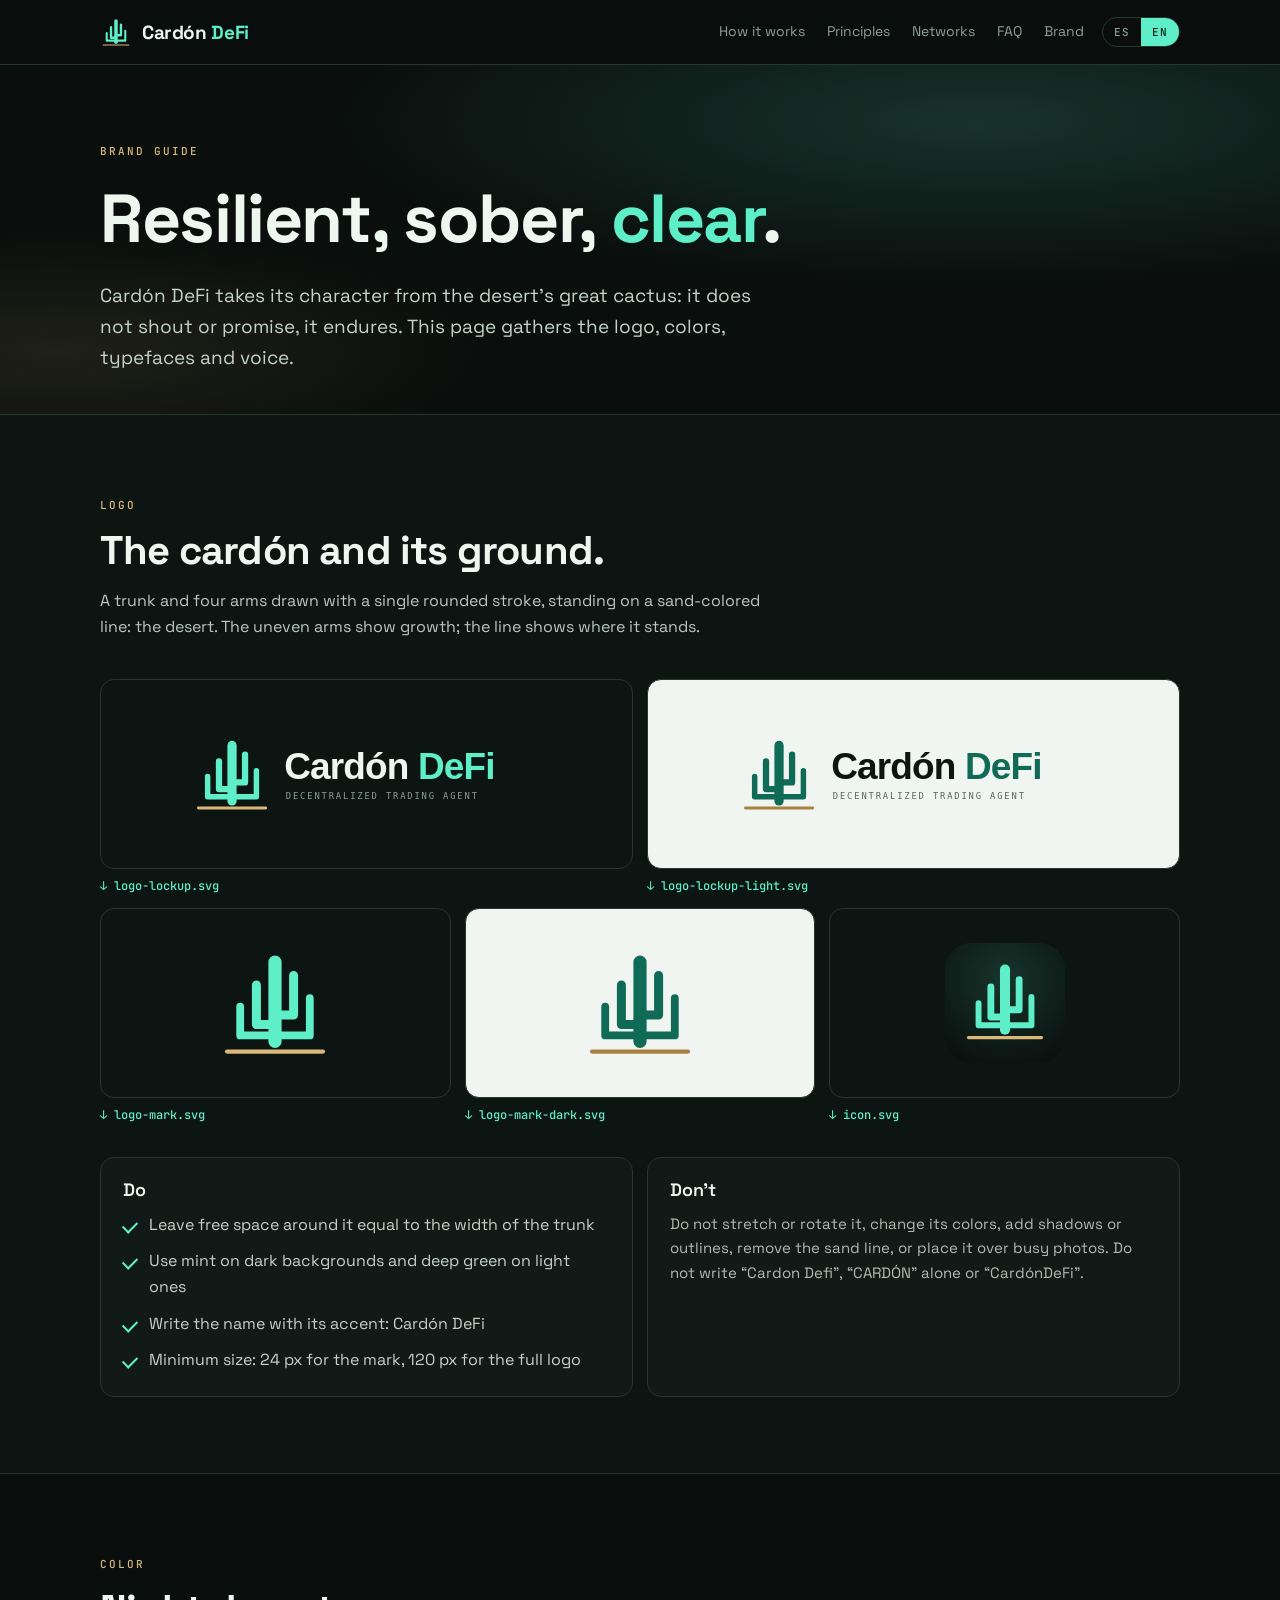
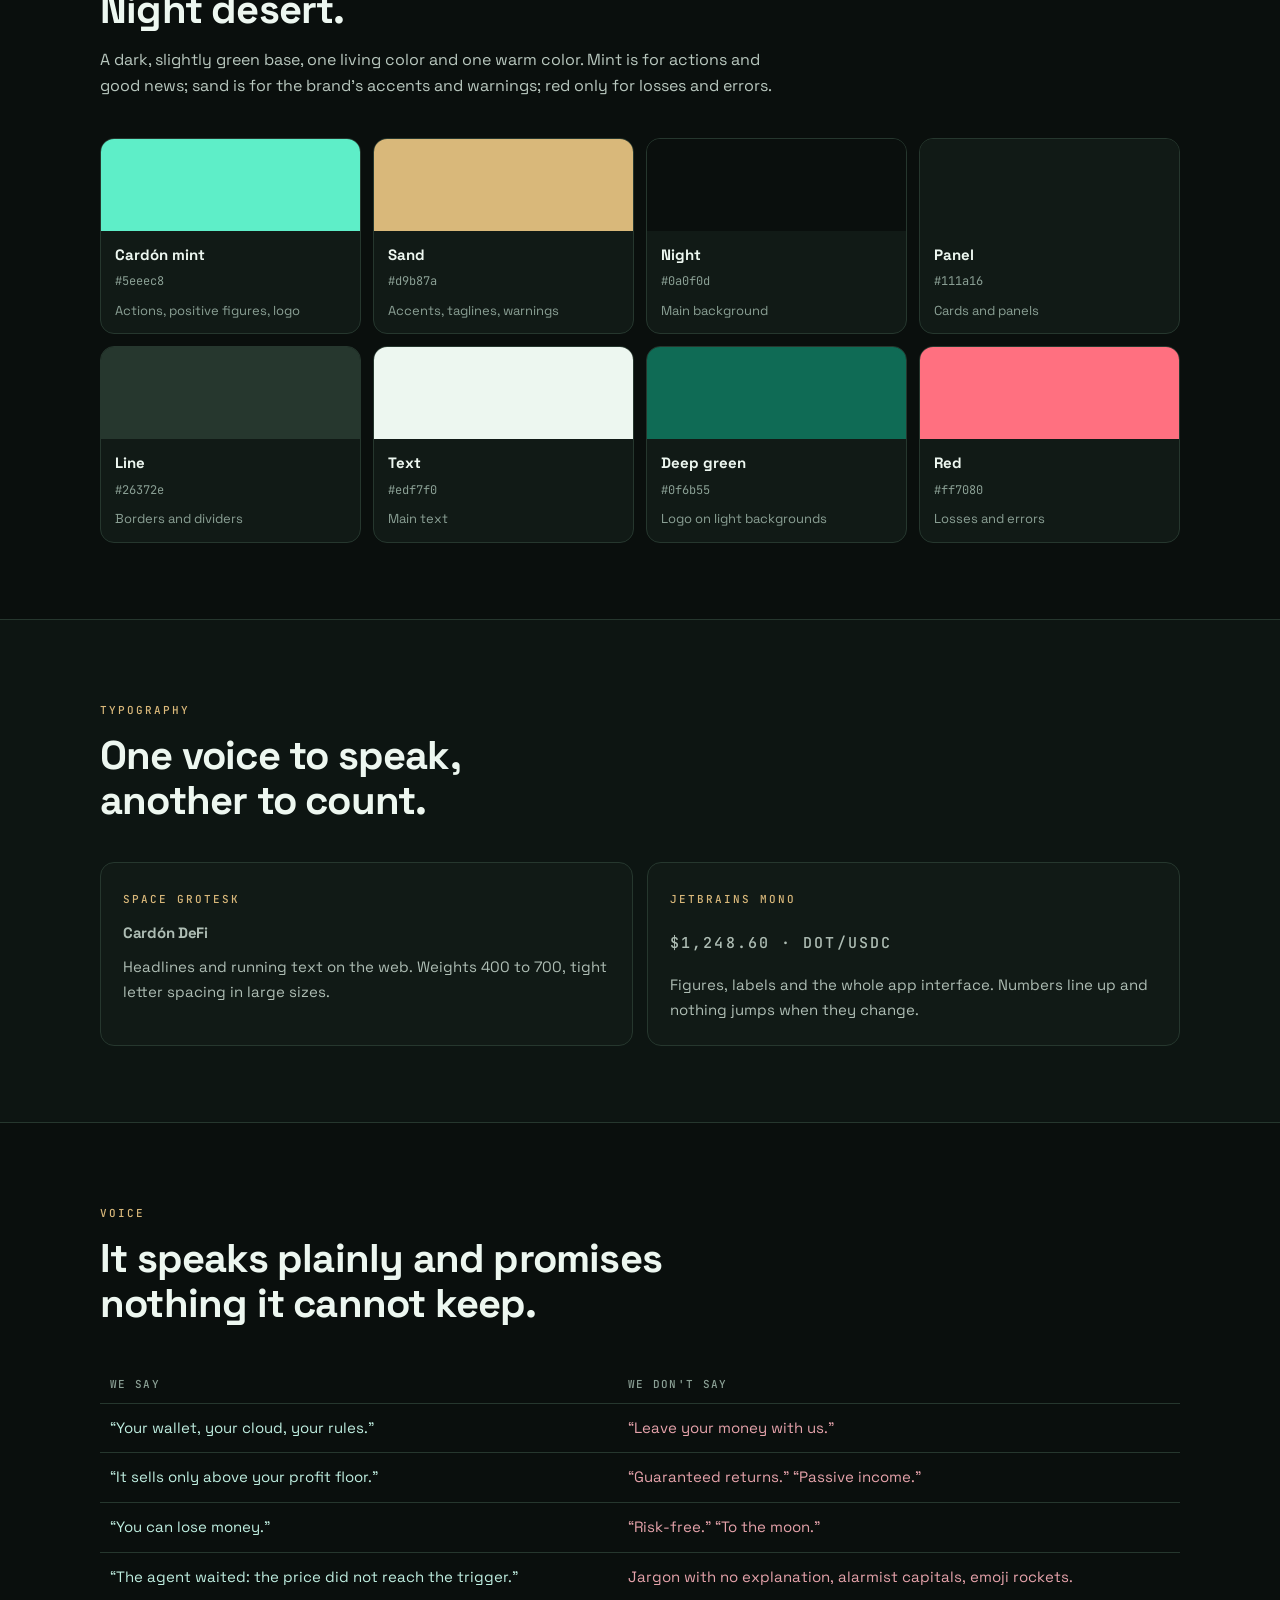
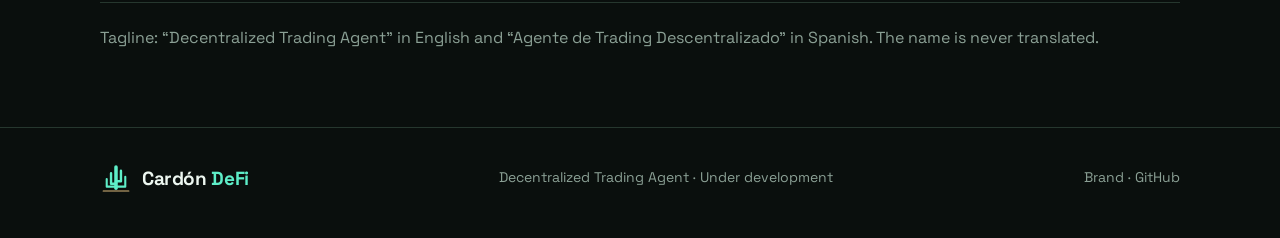
==== brand.html @ 36d57e20 "Sitio y guía de marca de Cardón DeFi Co-Authored-By: Claude Opus 5.5 <noreply@anthropic.com>" ====
<!doctype html>
<html lang="es"><head><meta charset="utf-8"><meta name="viewport" content="width=device-width,initial-scale=1">
<title data-es="Marca · Cardón DeFi" data-en="Brand · Cardón DeFi">Marca · Cardón DeFi</title>
<meta name="description" content="Guía de marca de Cardón DeFi: logo, colores, tipografía y voz.">
<meta name="theme-color" content="#0a0f0d">
<link rel="canonical" href="https://tradiabot.github.io/cardon/brand.html">
<meta property="og:type" content="website"><meta property="og:title" content="Marca · Cardón DeFi"><meta property="og:description" content="Guía de marca de Cardón DeFi: logo, colores, tipografía y voz."><meta property="og:image" content="https://tradiabot.github.io/cardon/assets/og.png"><meta property="og:url" content="https://tradiabot.github.io/cardon/brand.html">
<meta name="twitter:card" content="summary_large_image">
<link rel="icon" href="assets/favicon.svg" type="image/svg+xml"><link rel="apple-touch-icon" href="assets/icon-192.png">
<link rel="preconnect" href="https://fonts.googleapis.com"><link rel="preconnect" href="https://fonts.gstatic.com" crossorigin>
<link href="https://fonts.googleapis.com/css2?family=JetBrains+Mono:wght@400;500;700&family=Space+Grotesk:wght@400;500;600;700&display=swap" rel="stylesheet">
<link rel="stylesheet" href="style.css"></head><body>
<header class="nav"><div class="wrap"><a class="logo" href="./" aria-label="Cardón DeFi"><svg viewBox="0 0 100 100" fill="none" stroke-linecap="round" stroke-linejoin="round" aria-hidden="true"><path d="M50 82 L50 16" stroke="currentColor" stroke-width="11"/><path d="M50 60 L65.5 60 L65.5 27" stroke="currentColor" stroke-width="7.5"/><path d="M50 68 L34.5 68 L34.5 35" stroke="currentColor" stroke-width="7.5"/><path d="M50 77 L21 77 L21 53" stroke="currentColor" stroke-width="6.5"/><path d="M50 77 L79 77 L79 46" stroke="currentColor" stroke-width="6.5"/><path d="M10 90.5 L90 90.5" stroke="#d9b87a" stroke-width="3.5"/></svg><span>Cardón <b>DeFi</b></span></a>
<nav><a href="./#como" data-en="How it works">Cómo funciona</a><a href="./#principios" data-en="Principles">Principios</a><a href="./#redes" data-en="Networks">Redes</a><a href="./#preguntas" data-en="FAQ">Preguntas</a><a href="brand.html" data-en="Brand">Marca</a></nav>
<div class="lang" role="group" aria-label="Idioma / Language"><button data-lang="es" aria-pressed="true">ES</button><button data-lang="en" aria-pressed="false">EN</button></div></div></header>

<main>
<section class="hero" style="padding-bottom:40px"><div class="wrap" style="grid-template-columns:1fr"><div>
<span class="eyebrow" data-en="Brand guide">Guía de marca</span>
<h1 style="margin:18px 0 22px" data-en="Resilient, sober, <span class='accent'>clear</span>.">Resistente, sobria, <span class="accent">clara</span>.</h1>
<p class="lead" data-en="Cardón DeFi takes its character from the desert's great cactus: it does not shout or promise, it endures. This page gathers the logo, colors, typefaces and voice.">Cardón DeFi toma su carácter del gran cactus del desierto: no grita ni promete, resiste. Esta página reúne el logo, los colores, las tipografías y la voz.</p>
</div></div></section>

<section class="alt"><div class="wrap">
<div class="head"><span class="eyebrow">Logo</span><h2 data-en="The cardón and its ground.">El cardón y su suelo.</h2><p data-en="A trunk and four arms drawn with a single rounded stroke, standing on a sand-colored line: the desert. The uneven arms show growth; the line shows where it stands.">Un tronco y cuatro brazos trazados con una sola línea redondeada, de pie sobre una línea color arena: el desierto. Los brazos desiguales hablan de crecimiento; la línea, de dónde se apoya.</p></div>
<div class="grid g2"><div><div class="logo-box "><img src="assets/logo-lockup.svg" alt="Cardón DeFi"></div><a class="dl" href="assets/logo-lockup.svg" download>↓ logo-lockup.svg</a></div><div><div class="logo-box light"><img src="assets/logo-lockup-light.svg" alt="Cardón DeFi"></div><a class="dl" href="assets/logo-lockup-light.svg" download>↓ logo-lockup-light.svg</a></div></div>
<div class="grid g3" style="margin-top:14px"><div><div class="logo-box sq"><img src="assets/logo-mark.svg" alt="Cardón"></div><a class="dl" href="assets/logo-mark.svg" download>↓ logo-mark.svg</a></div><div><div class="logo-box sq light"><img src="assets/logo-mark-dark.svg" alt="Cardón"></div><a class="dl" href="assets/logo-mark-dark.svg" download>↓ logo-mark-dark.svg</a></div><div><div class="logo-box sq"><img src="assets/icon.svg" alt="Icono"></div><a class="dl" href="assets/icon.svg" download>↓ icon.svg</a></div></div>
<div class="grid g2" style="margin-top:34px">
<div class="card"><h3 style="margin-top:0" data-en="Do">Sí</h3><ul class="rules" style="grid-template-columns:1fr;margin-top:12px"><li data-en="Leave free space around it equal to the width of the trunk">Deja alrededor un espacio libre igual al ancho del tronco</li><li data-en="Use mint on dark backgrounds and deep green on light ones">Usa menta sobre fondos oscuros y verde profundo sobre claros</li><li data-en="Write the name with its accent: Cardón DeFi">Escribe el nombre con acento: Cardón DeFi</li><li data-en="Minimum size: 24 px for the mark, 120 px for the full logo">Tamaño mínimo: 24 px el símbolo, 120 px el logo completo</li></ul></div>
<div class="card"><h3 style="margin-top:0" data-en="Don't">No</h3><p style="margin-top:12px" data-en="Do not stretch or rotate it, change its colors, add shadows or outlines, remove the sand line, or place it over busy photos. Do not write “Cardon Defi”, “CARDÓN” alone or “CardónDeFi”.">No lo estires ni lo gires, no cambies sus colores, no le pongas sombras ni contornos, no quites la línea de arena ni lo coloques sobre fotos recargadas. No escribas «Cardon Defi», «CARDÓN» solo ni «CardónDeFi».</p></div>
</div></div></section>

<section><div class="wrap">
<div class="head"><span class="eyebrow" data-en="Color">Color</span><h2 data-en="Night desert.">Desierto de noche.</h2><p data-en="A dark, slightly green base, one living color and one warm color. Mint is for actions and good news; sand is for the brand's accents and warnings; red only for losses and errors.">Una base oscura ligeramente verde, un color vivo y uno cálido. El menta es para acciones y buenas noticias; el arena, para acentos de marca y avisos; el rojo, solo para pérdidas y errores.</p></div>
<div class="swatches">
<div class="sw"><i style="background:#5eeec8"></i><div><b data-en="Cardón mint">Menta cardón</b><code>#5eeec8</code><p class="muted" style="font-size:13px;margin-top:6px" data-en="Actions, positive figures, logo">Acciones, datos positivos, logo</p></div></div>
<div class="sw"><i style="background:#d9b87a"></i><div><b data-en="Sand">Arena</b><code>#d9b87a</code><p class="muted" style="font-size:13px;margin-top:6px" data-en="Accents, taglines, warnings">Acentos, lemas, avisos</p></div></div>
<div class="sw"><i style="background:#0a0f0d"></i><div><b data-en="Night">Noche</b><code>#0a0f0d</code><p class="muted" style="font-size:13px;margin-top:6px" data-en="Main background">Fondo principal</p></div></div>
<div class="sw"><i style="background:#111a16"></i><div><b data-en="Panel">Panel</b><code>#111a16</code><p class="muted" style="font-size:13px;margin-top:6px" data-en="Cards and panels">Tarjetas y paneles</p></div></div>
<div class="sw"><i style="background:#26372e"></i><div><b data-en="Line">Línea</b><code>#26372e</code><p class="muted" style="font-size:13px;margin-top:6px" data-en="Borders and dividers">Bordes y divisiones</p></div></div>
<div class="sw"><i style="background:#edf7f0"></i><div><b data-en="Text">Texto</b><code>#edf7f0</code><p class="muted" style="font-size:13px;margin-top:6px" data-en="Main text">Texto principal</p></div></div>
<div class="sw"><i style="background:#0f6b55"></i><div><b data-en="Deep green">Verde profundo</b><code>#0f6b55</code><p class="muted" style="font-size:13px;margin-top:6px" data-en="Logo on light backgrounds">Logo sobre fondo claro</p></div></div>
<div class="sw"><i style="background:#ff7080"></i><div><b data-en="Red">Rojo</b><code>#ff7080</code><p class="muted" style="font-size:13px;margin-top:6px" data-en="Losses and errors">Pérdidas y errores</p></div></div>
</div></div></section>

<section class="alt"><div class="wrap">
<div class="head"><span class="eyebrow" data-en="Typography">Tipografía</span><h2 data-en="One voice to speak, another to count.">Una voz para hablar, otra para contar.</h2></div>
<div class="grid g2">
<div class="card"><span class="eyebrow">Space Grotesk</span><p class="type-a" style="margin:14px 0">Cardón DeFi</p><p data-en="Headlines and running text on the web. Weights 400 to 700, tight letter spacing in large sizes.">Titulares y texto corrido en la web. Pesos 400 a 700, interletra apretada en tamaños grandes.</p></div>
<div class="card"><span class="eyebrow">JetBrains Mono</span><p class="type-b" style="margin:22px 0 20px">$1,248.60 · DOT/USDC</p><p data-en="Figures, labels and the whole app interface. Numbers line up and nothing jumps when they change.">Cifras, etiquetas y toda la interfaz de la app. Los números se alinean y nada salta cuando cambian.</p></div>
</div></div></section>

<section><div class="wrap">
<div class="head"><span class="eyebrow" data-en="Voice">Voz</span><h2 data-en="It speaks plainly and promises nothing it cannot keep.">Habla claro y no promete lo que no puede cumplir.</h2></div>
<div class="tbl"><table><thead><tr><th data-en="We say">Decimos</th><th data-en="We don't say">No decimos</th></tr></thead><tbody>
<tr><td class="yes" data-en="“Your wallet, your cloud, your rules.”">«Tu wallet, tu nube, tus reglas.»</td><td class="no" data-en="“Leave your money with us.”">«Deja tu dinero con nosotros.»</td></tr>
<tr><td class="yes" data-en="“It sells only above your profit floor.”">«Vende solo por encima de tu suelo de ganancia.»</td><td class="no" data-en="“Guaranteed returns.” “Passive income.”">«Rendimientos garantizados.» «Ingresos pasivos.»</td></tr>
<tr><td class="yes" data-en="“You can lose money.”">«Puedes perder dinero.»</td><td class="no" data-en="“Risk-free.” “To the moon.”">«Sin riesgo.» «To the moon.»</td></tr>
<tr><td class="yes" data-en="“The agent waited: the price did not reach the trigger.”">«El agente esperó: el precio no llegó al disparo.»</td><td class="no" data-en="Jargon with no explanation, alarmist capitals, emoji rockets.">Jerga sin explicar, mayúsculas alarmistas, cohetes.</td></tr>
</tbody></table></div>
<p class="muted" style="margin-top:22px" data-en="Tagline: “Decentralized Trading Agent” in English and “Agente de Trading Descentralizado” in Spanish. The name is never translated.">Lema: «Agente de Trading Descentralizado» en español y «Decentralized Trading Agent» en inglés. El nombre nunca se traduce.</p>
</div></section>
</main>
<footer><div class="wrap"><a class="logo" href="./"><svg viewBox="0 0 100 100" fill="none" stroke-linecap="round" stroke-linejoin="round" aria-hidden="true"><path d="M50 82 L50 16" stroke="currentColor" stroke-width="11"/><path d="M50 60 L65.5 60 L65.5 27" stroke="currentColor" stroke-width="7.5"/><path d="M50 68 L34.5 68 L34.5 35" stroke="currentColor" stroke-width="7.5"/><path d="M50 77 L21 77 L21 53" stroke="currentColor" stroke-width="6.5"/><path d="M50 77 L79 77 L79 46" stroke="currentColor" stroke-width="6.5"/><path d="M10 90.5 L90 90.5" stroke="#d9b87a" stroke-width="3.5"/></svg><span>Cardón <b>DeFi</b></span></a>
<span data-en="Decentralized Trading Agent · Under development">Agente de Trading Descentralizado · En desarrollo</span>
<span><a href="brand.html" data-en="Brand">Marca</a> · <a href="https://github.com/tradiabot">GitHub</a></span></div></footer>
<script src="i18n.js"></script></body></html>
---- style.css ----
:root{--bg:#0a0f0d;--bg2:#0d1512;--panel:#111a16;--panel2:#16221c;--line:#26372e;--text:#edf7f0;--muted:#8ba095;--mint:#5eeec8;--mint-deep:#0f6b55;--sand:#d9b87a;--red:#ff7080;--display:'Space Grotesk','Segoe UI',system-ui,sans-serif;--mono:'JetBrains Mono',ui-monospace,SFMono-Regular,Menlo,monospace}
*{box-sizing:border-box}html{scroll-behavior:smooth}
body{margin:0;background:var(--bg);color:var(--text);font:16px/1.65 var(--display);-webkit-font-smoothing:antialiased;overflow-x:hidden}
a{color:var(--mint);text-decoration:none}a:hover{text-decoration:underline}
.wrap{max-width:1120px;margin:0 auto;padding:0 20px}
.mono{font-family:var(--mono)}.muted{color:var(--muted)}
.eyebrow{font:500 11px/1.4 var(--mono);letter-spacing:.18em;text-transform:uppercase;color:var(--sand)}
h1,h2,h3{font-family:var(--display);line-height:1.12;margin:0;letter-spacing:-.02em;text-wrap:balance}
h1{font-size:clamp(36px,6.4vw,68px);font-weight:700}h2{font-size:clamp(27px,3.8vw,40px);font-weight:700}h3{font-size:18px;font-weight:600;letter-spacing:-.01em}
p{margin:0}.lead{font-size:clamp(16px,1.9vw,19px);color:#c4d3ca;max-width:56ch}
.accent{color:var(--mint)}
/* nav */
.nav{position:sticky;top:0;z-index:20;background:rgba(10,15,13,.86);backdrop-filter:blur(12px);border-bottom:1px solid var(--line)}
.nav .wrap{display:flex;align-items:center;gap:18px;height:64px}
.logo{display:flex;align-items:center;gap:10px;color:var(--text);font:700 19px var(--display);letter-spacing:-.02em;flex:none}.logo:hover{text-decoration:none}
.logo svg{width:32px;height:32px;color:var(--mint)}.logo b{color:var(--mint);font-weight:700}
.nav nav{display:flex;gap:22px;margin-left:auto;font-size:14px}.nav nav a{color:var(--muted)}.nav nav a:hover{color:var(--text);text-decoration:none}
.lang{display:flex;border:1px solid var(--line);border-radius:999px;overflow:hidden;flex:none}
.lang button{font:500 11px var(--mono);letter-spacing:.08em;background:transparent;color:var(--muted);border:0;padding:7px 11px;cursor:pointer}
.lang button[aria-pressed=true]{background:var(--mint);color:#06231b}
@media(max-width:820px){.nav nav{display:none}.lang{margin-left:auto}}
/* botones */
.btn{display:inline-flex;align-items:center;gap:8px;font:600 15px var(--display);padding:13px 20px;border-radius:10px;border:1px solid var(--line);color:var(--text);background:var(--panel2)}
.btn:hover{text-decoration:none;border-color:var(--mint)}.btn.primary{background:var(--mint);border-color:var(--mint);color:#06231b}.btn.primary:hover{filter:brightness(1.07)}
/* hero */
.hero{position:relative;padding:72px 0 84px;overflow:hidden}
.hero::before{content:"";position:absolute;inset:-20% -10% auto;height:120%;background:radial-gradient(60% 55% at 72% 30%,rgba(94,238,200,.16),transparent 70%),radial-gradient(40% 40% at 12% 85%,rgba(217,184,122,.10),transparent 70%);pointer-events:none}
.hero .wrap{position:relative;display:grid;grid-template-columns:1.15fr .85fr;gap:48px;align-items:center}
.hero h1{margin:18px 0 22px}.cta{display:flex;flex-wrap:wrap;gap:12px;margin-top:30px}
.status{display:inline-flex;align-items:center;gap:9px;margin-top:26px;font:500 12px var(--mono);color:var(--muted);border:1px solid var(--line);border-radius:999px;padding:7px 13px}
.status i{width:7px;height:7px;border-radius:50%;background:var(--sand);box-shadow:0 0 10px var(--sand)}
@media(max-width:900px){.hero{padding:44px 0 56px}.hero .wrap{grid-template-columns:1fr;gap:40px}}
/* teléfono */
.phone{justify-self:center;width:min(100%,318px);border:1px solid #2d4338;border-radius:34px;padding:10px;background:linear-gradient(160deg,#16221c,#0b110e);box-shadow:0 40px 80px -30px rgba(0,0,0,.8),0 0 0 1px rgba(94,238,200,.06),0 0 80px -20px rgba(94,238,200,.25)}
.screen{border-radius:26px;background:var(--bg);border:1px solid var(--line);padding:14px 13px 16px;font:11.5px/1.5 var(--mono)}
.s-top{display:flex;align-items:center;gap:9px;padding-bottom:11px;border-bottom:1px solid var(--line)}
.s-top svg{width:28px;height:28px;color:var(--mint);border:1px solid var(--line);border-radius:8px;padding:2px;background:#0c1410}
.s-top b{font:700 14px var(--display);display:block}.s-top b em{font-style:normal;color:var(--mint)}.s-top small{font-size:7px;letter-spacing:.12em;color:var(--sand)}
.s-pill{margin-left:auto;font-size:8px;border:1px solid var(--line);border-radius:999px;padding:3px 7px;color:var(--mint)}
.chips{display:flex;gap:5px;margin:11px 0}.chips span{border:1px solid var(--line);border-radius:10px;padding:5px 9px;font-size:10px;text-align:center;color:var(--muted)}.chips span.on{border-color:var(--mint);color:var(--mint);background:rgba(94,238,200,.09)}
.s-label{font-size:8.5px;letter-spacing:.1em;color:var(--muted)}.s-total{font:700 30px var(--mono);margin:3px 0 1px}.s-pnl{color:var(--mint);font-size:10.5px}
.s-cards{display:grid;grid-template-columns:repeat(3,1fr);gap:6px;margin:12px 0}.s-cards div{background:var(--panel);border:1px solid var(--line);border-radius:8px;padding:8px}.s-cards small{display:block;color:var(--muted);font-size:8.5px}.s-cards b{display:block;font-size:12px;margin-top:4px}
.s-panel{background:var(--panel);border:1px solid var(--line);border-radius:8px;padding:9px}.s-row{display:flex;justify-content:space-between;align-items:center;padding:6px 0;border-top:1px solid var(--line)}.s-row:first-of-type{border-top:0}.s-row small{color:var(--muted);font-size:9px}.s-ok{color:var(--mint);font-size:8px;border:1px solid var(--line);border-radius:999px;padding:2px 6px}
.s-foot{margin-top:10px;font-size:8.5px;color:var(--muted);text-align:center}
/* secciones */
section{padding:76px 0}section.alt{background:var(--bg2);border-block:1px solid var(--line)}
.head{max-width:680px;margin-bottom:38px}.head h2{margin:12px 0 14px}.head p{color:#b9c8bf}
.grid{display:grid;gap:14px}.g3{grid-template-columns:repeat(3,1fr)}.g2{grid-template-columns:repeat(2,1fr)}
@media(max-width:900px){.g3{grid-template-columns:1fr 1fr}}@media(max-width:620px){.g3,.g2{grid-template-columns:1fr}section{padding:54px 0}}
.card{background:var(--panel);border:1px solid var(--line);border-radius:14px;padding:22px}.card h3{margin:14px 0 8px}.card p{color:#aebdb4;font-size:15px}
.ico{width:40px;height:40px;border-radius:10px;display:grid;place-items:center;background:rgba(94,238,200,.09);border:1px solid rgba(94,238,200,.25);color:var(--mint)}.ico svg{width:20px;height:20px}
.story{display:grid;grid-template-columns:.8fr 1.2fr;gap:44px;align-items:center}.story .big{display:grid;place-items:center;aspect-ratio:1;border-radius:28px;border:1px solid var(--line);background:radial-gradient(circle at 50% 30%,#17352c,#0a0f0d);color:var(--mint)}.story .big svg{width:62%}
.story p+p{margin-top:14px}@media(max-width:820px){.story{grid-template-columns:1fr}.story .big{max-width:260px}}
.steps{counter-reset:s}.step{position:relative;padding-top:54px}.step::before{counter-increment:s;content:"0" counter(s);position:absolute;top:20px;left:22px;font:500 13px var(--mono);color:var(--sand);letter-spacing:.1em}
.flow{display:grid;grid-template-columns:repeat(5,1fr);gap:10px}.flow div{background:var(--panel);border:1px solid var(--line);border-radius:12px;padding:16px 14px;position:relative}.flow b{display:block;font-size:15px;margin:6px 0 4px}.flow small{color:var(--muted);font-size:13px;line-height:1.45;display:block}.flow span{font:500 11px var(--mono);color:var(--mint)}
@media(max-width:900px){.flow{grid-template-columns:1fr 1fr}}@media(max-width:520px){.flow{grid-template-columns:1fr}}
.rules{list-style:none;padding:0;margin:0;display:grid;grid-template-columns:1fr 1fr;gap:10px 28px}.rules li{padding-left:26px;position:relative;color:#c4d3ca}.rules li::before{content:"";position:absolute;left:0;top:.55em;width:12px;height:7px;border-left:2px solid var(--mint);border-bottom:2px solid var(--mint);transform:rotate(-45deg)}@media(max-width:620px){.rules{grid-template-columns:1fr}}
.nets{display:grid;grid-template-columns:1fr 1fr;gap:14px}@media(max-width:620px){.nets{grid-template-columns:1fr}}
.tags{display:flex;flex-wrap:wrap;gap:7px;margin-top:14px}.tags span{font:500 12px var(--mono);border:1px solid var(--line);border-radius:999px;padding:5px 11px;color:#c4d3ca}.tags span.soon{color:var(--muted);border-style:dashed}
details{border-top:1px solid var(--line);padding:18px 0}details:last-child{border-bottom:1px solid var(--line)}summary{cursor:pointer;font:600 17px var(--display);list-style:none;display:flex;justify-content:space-between;gap:16px}summary::-webkit-details-marker{display:none}summary::after{content:"+";color:var(--mint);font:400 22px var(--mono);line-height:1}details[open] summary::after{content:"–"}details p{margin-top:10px;color:#b9c8bf;max-width:70ch}
.risk{border:1px solid rgba(217,184,122,.4);background:rgba(217,184,122,.06);border-radius:14px;padding:20px 22px;color:#d8cdb6;font-size:14.5px}
footer{border-top:1px solid var(--line);padding:34px 0 44px;color:var(--muted);font-size:14px}footer .wrap{display:flex;flex-wrap:wrap;gap:14px 28px;align-items:center;justify-content:space-between}footer a{color:var(--muted)}
/* marca */
.swatches{display:grid;grid-template-columns:repeat(4,1fr);gap:12px}@media(max-width:720px){.swatches{grid-template-columns:1fr 1fr}}
.sw{border:1px solid var(--line);border-radius:14px;overflow:hidden;background:var(--panel)}.sw i{display:block;height:92px}.sw div{padding:12px 14px}.sw b{display:block;font-size:15px}.sw code{font:12px var(--mono);color:var(--muted)}
.logo-box{border:1px solid var(--line);border-radius:14px;padding:34px 24px;display:grid;place-items:center;min-height:190px}.logo-box.light{background:#f1f5f1}.logo-box img{max-width:100%;height:84px}.logo-box.sq img{height:120px}
.dl{display:block;margin-top:9px;font:500 12px var(--mono)}
.type-a{font:700 46px/1.05 var(--display);letter-spacing:-.02em}.type-b{font:500 15px var(--mono);letter-spacing:.14em;color:var(--sand)}
table{width:100%;border-collapse:collapse;font-size:15px}th,td{text-align:left;padding:12px 10px;border-bottom:1px solid var(--line);vertical-align:top}th{font:500 11px var(--mono);letter-spacing:.12em;color:var(--muted);text-transform:uppercase}td.no{color:#e6a3ab}td.yes{color:#bfeee0}
.tbl{overflow-x:auto}
:focus-visible{outline:2px solid var(--mint);outline-offset:3px}
@media(prefers-reduced-motion:reduce){html{scroll-behavior:auto}}
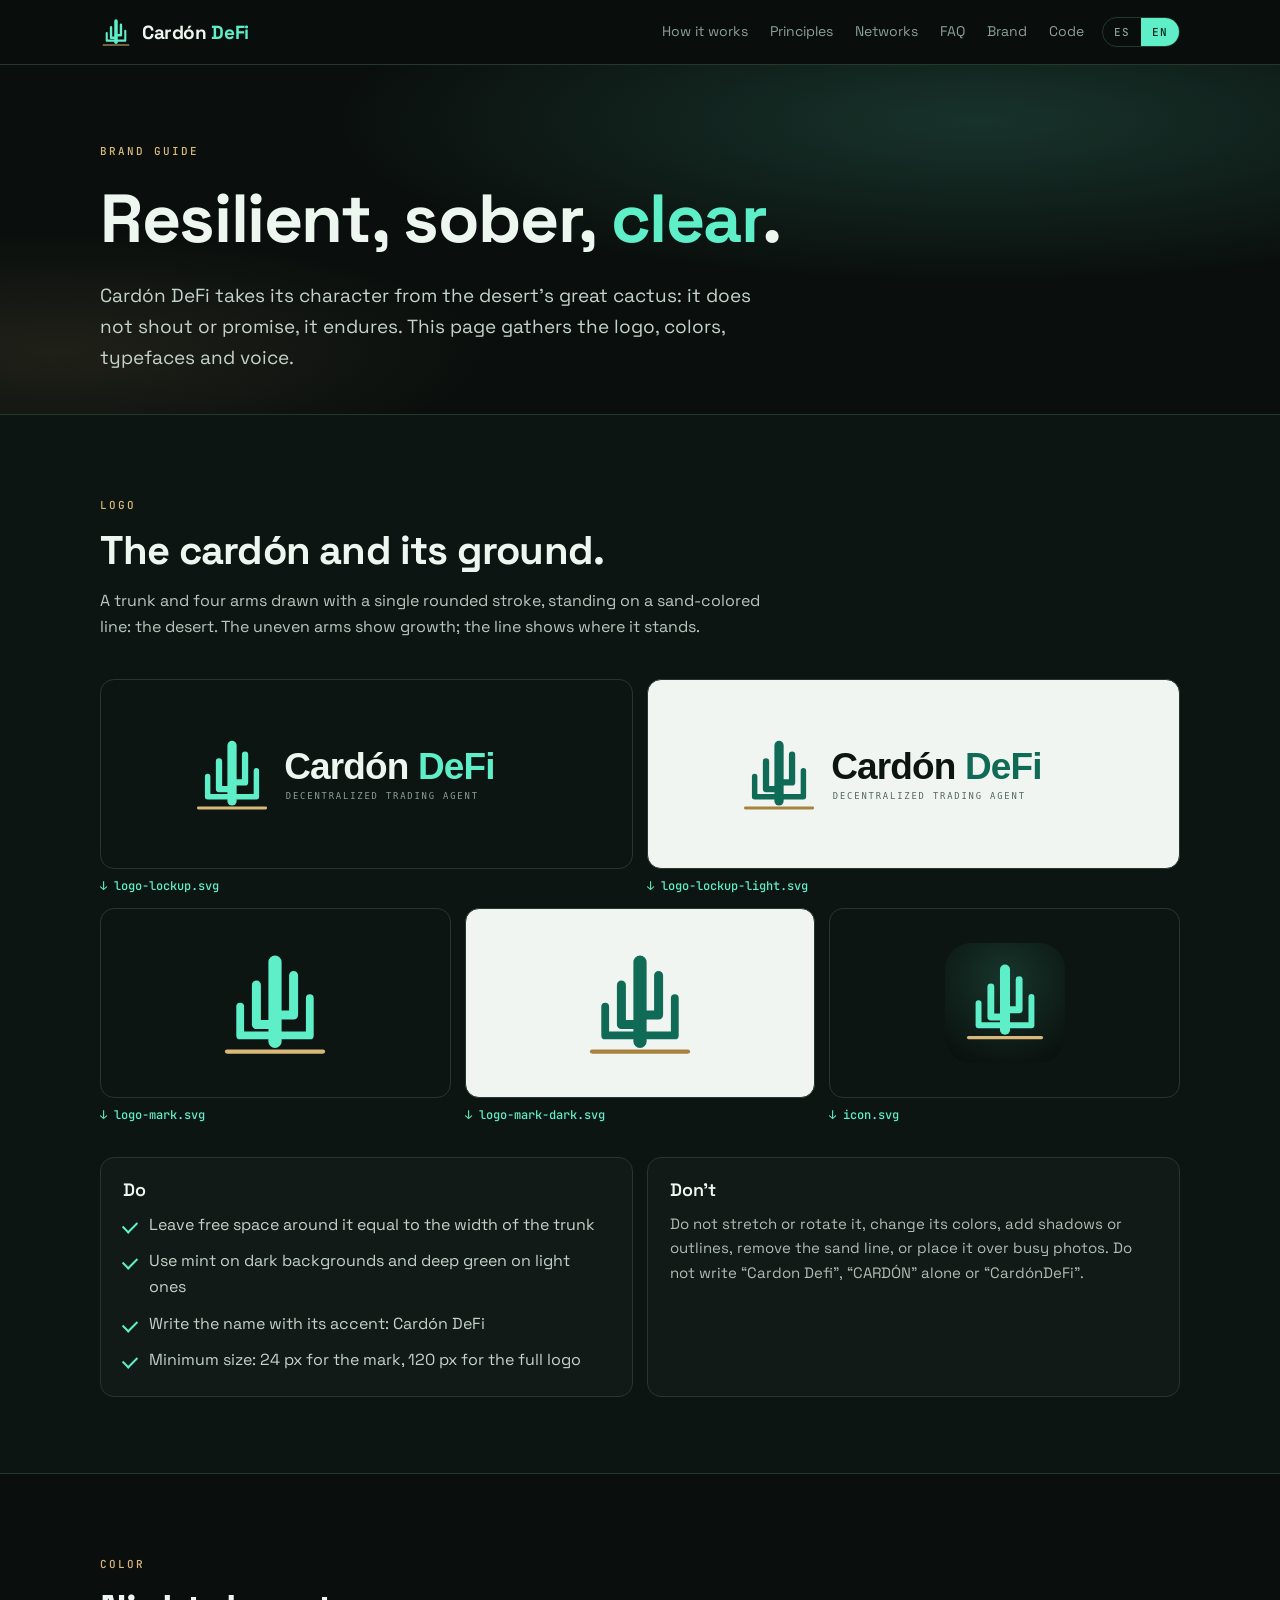
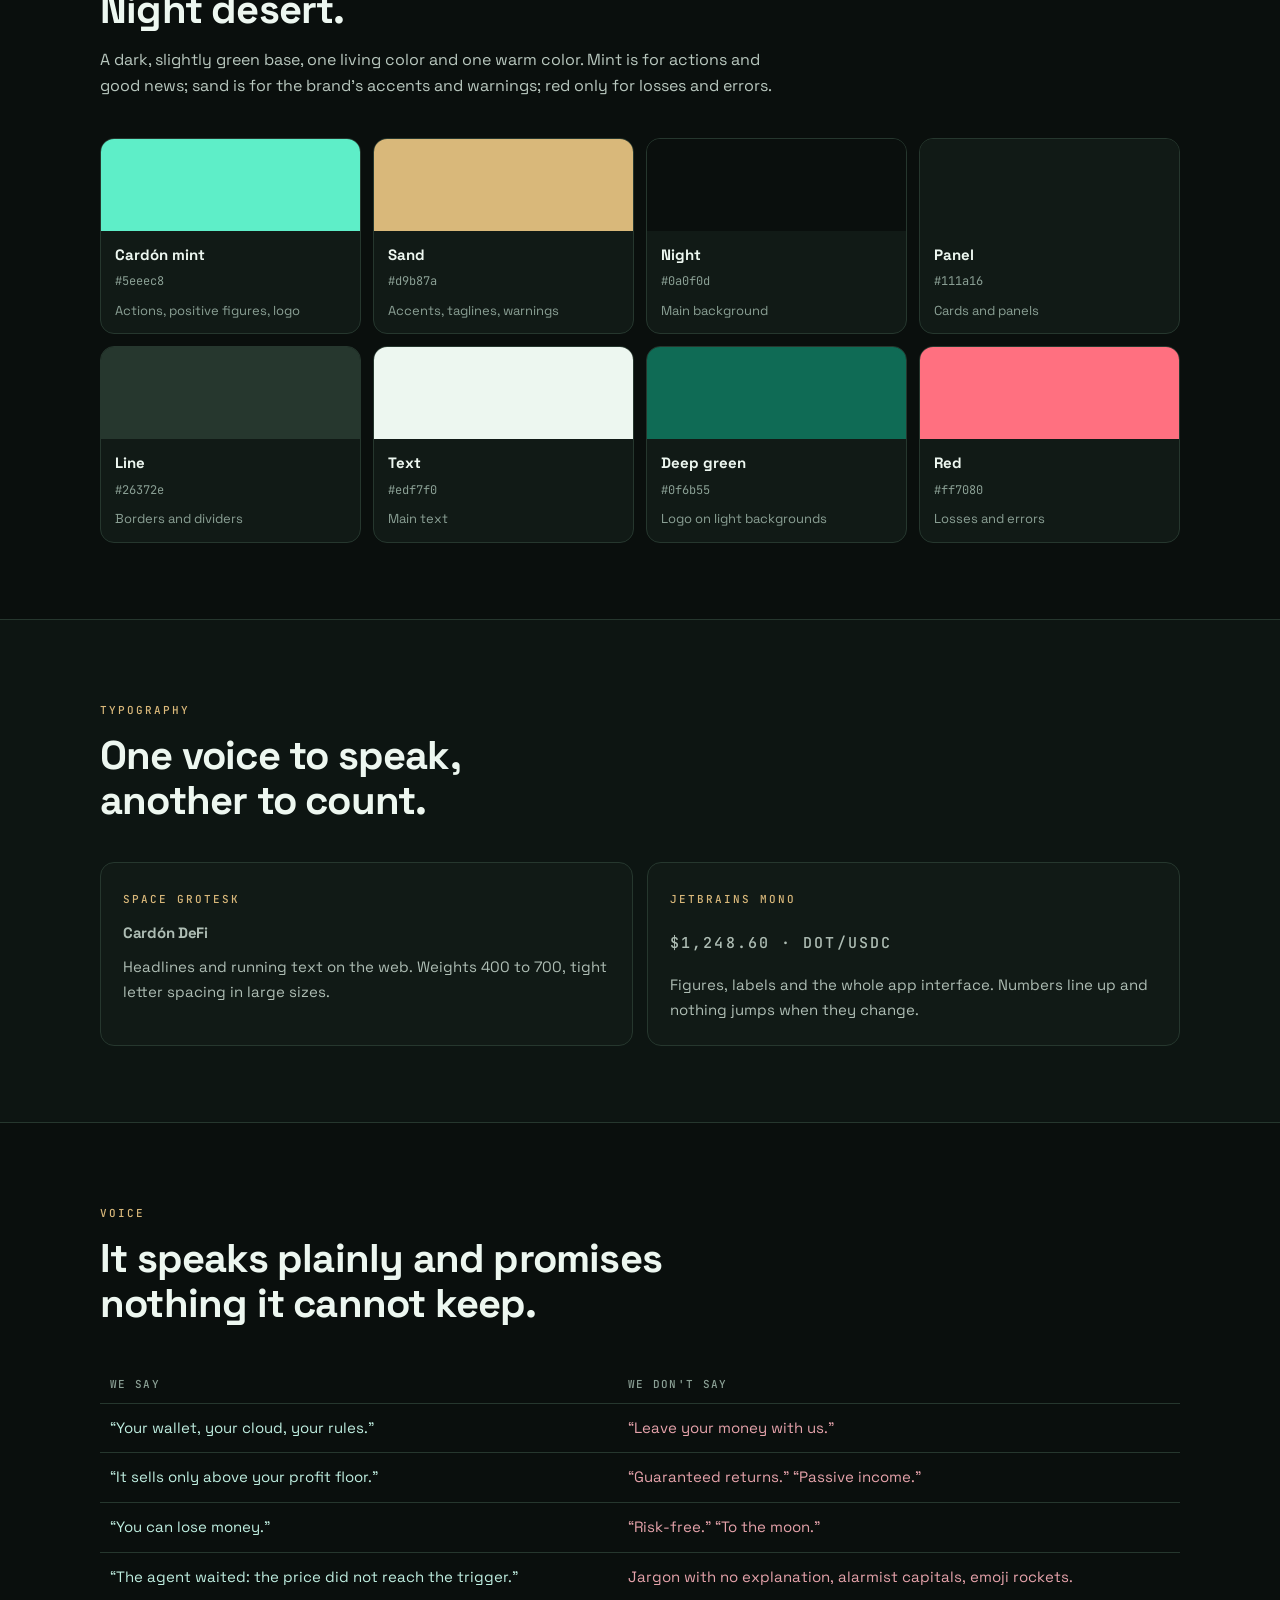
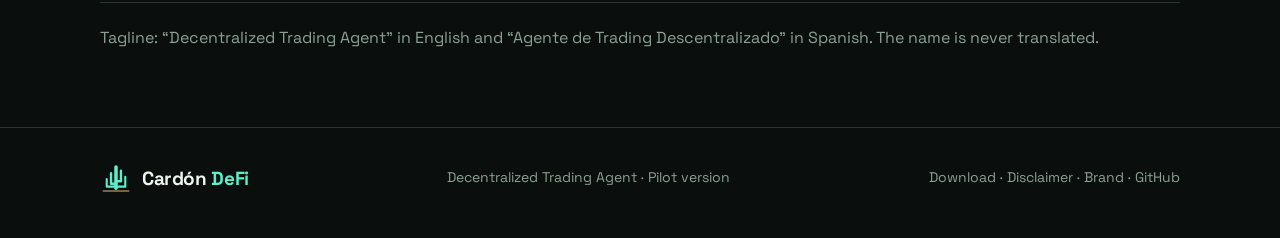
==== commit 7c10d03f: "Descarga del piloto y enlaces al código y al aviso legal Co-Authored-By: Claude Opus 5.5 <noreply@an" ====
--- a/brand.html
+++ b/brand.html
@@ -11,7 +11,7 @@
 <link href="https://fonts.googleapis.com/css2?family=JetBrains+Mono:wght@400;500;700&family=Space+Grotesk:wght@400;500;600;700&display=swap" rel="stylesheet">
 <link rel="stylesheet" href="style.css"></head><body>
 <header class="nav"><div class="wrap"><a class="logo" href="./" aria-label="Cardón DeFi"><svg viewBox="0 0 100 100" fill="none" stroke-linecap="round" stroke-linejoin="round" aria-hidden="true"><path d="M50 82 L50 16" stroke="currentColor" stroke-width="11"/><path d="M50 60 L65.5 60 L65.5 27" stroke="currentColor" stroke-width="7.5"/><path d="M50 68 L34.5 68 L34.5 35" stroke="currentColor" stroke-width="7.5"/><path d="M50 77 L21 77 L21 53" stroke="currentColor" stroke-width="6.5"/><path d="M50 77 L79 77 L79 46" stroke="currentColor" stroke-width="6.5"/><path d="M10 90.5 L90 90.5" stroke="#d9b87a" stroke-width="3.5"/></svg><span>Cardón <b>DeFi</b></span></a>
-<nav><a href="./#como" data-en="How it works">Cómo funciona</a><a href="./#principios" data-en="Principles">Principios</a><a href="./#redes" data-en="Networks">Redes</a><a href="./#preguntas" data-en="FAQ">Preguntas</a><a href="brand.html" data-en="Brand">Marca</a></nav>
+<nav><a href="./#como" data-en="How it works">Cómo funciona</a><a href="./#principios" data-en="Principles">Principios</a><a href="./#redes" data-en="Networks">Redes</a><a href="./#preguntas" data-en="FAQ">Preguntas</a><a href="brand.html" data-en="Brand">Marca</a><a href="https://github.com/tradiabot/cardon-defi" data-en="Code">Código</a></nav>
 <div class="lang" role="group" aria-label="Idioma / Language"><button data-lang="es" aria-pressed="true">ES</button><button data-lang="en" aria-pressed="false">EN</button></div></div></header>
 
 <main>
@@ -62,6 +62,6 @@
 </div></section>
 </main>
 <footer><div class="wrap"><a class="logo" href="./"><svg viewBox="0 0 100 100" fill="none" stroke-linecap="round" stroke-linejoin="round" aria-hidden="true"><path d="M50 82 L50 16" stroke="currentColor" stroke-width="11"/><path d="M50 60 L65.5 60 L65.5 27" stroke="currentColor" stroke-width="7.5"/><path d="M50 68 L34.5 68 L34.5 35" stroke="currentColor" stroke-width="7.5"/><path d="M50 77 L21 77 L21 53" stroke="currentColor" stroke-width="6.5"/><path d="M50 77 L79 77 L79 46" stroke="currentColor" stroke-width="6.5"/><path d="M10 90.5 L90 90.5" stroke="#d9b87a" stroke-width="3.5"/></svg><span>Cardón <b>DeFi</b></span></a>
-<span data-en="Decentralized Trading Agent · Under development">Agente de Trading Descentralizado · En desarrollo</span>
-<span><a href="brand.html" data-en="Brand">Marca</a> · <a href="https://github.com/tradiabot">GitHub</a></span></div></footer>
+<span data-en="Decentralized Trading Agent · Pilot version">Agente de Trading Descentralizado · Versión piloto</span>
+<span><a href="https://github.com/tradiabot/cardon-defi/releases/latest" data-en="Download">Descargar</a> · <a href="https://github.com/tradiabot/cardon-defi/blob/main/AVISO-LEGAL.md" data-en="Disclaimer">Aviso legal</a> · <a href="brand.html" data-en="Brand">Marca</a> · <a href="https://github.com/tradiabot/cardon-defi">GitHub</a></span></div></footer>
 <script src="i18n.js"></script></body></html>
